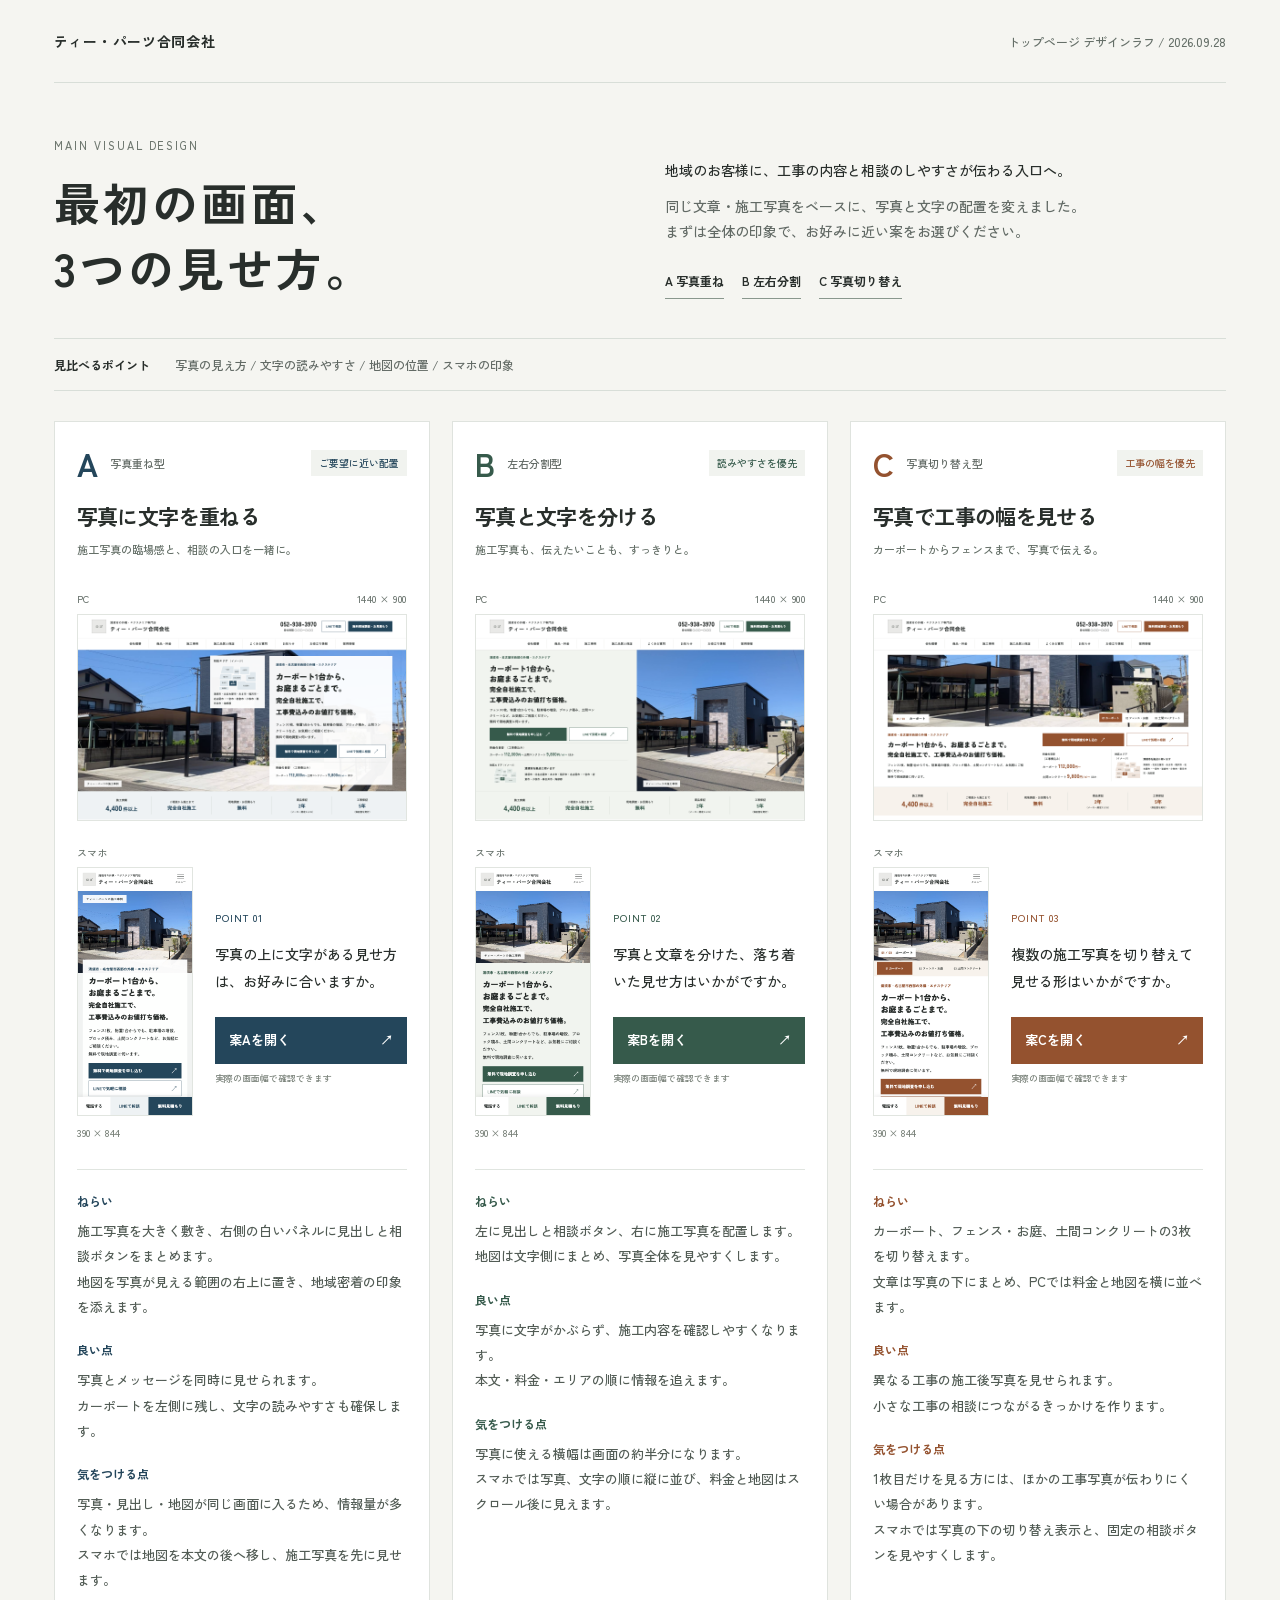
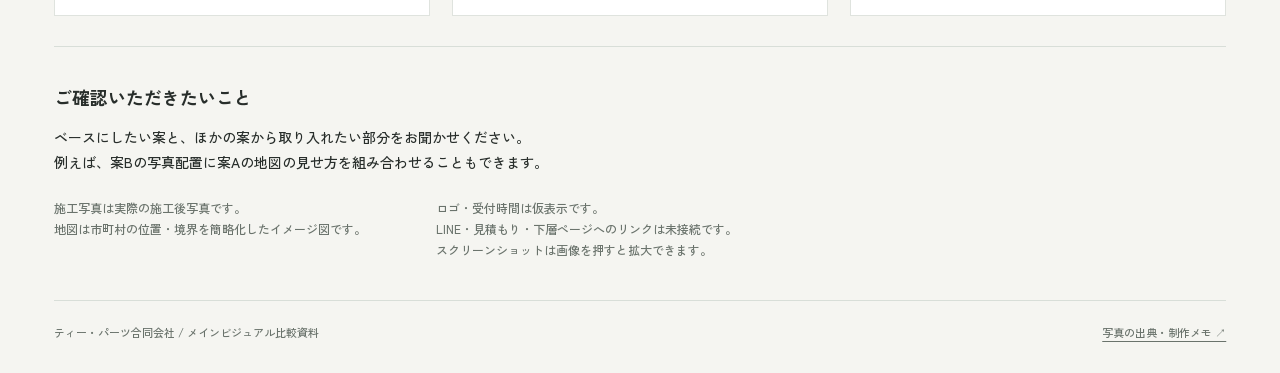
==== mv/index.html @ 481a25c2 "トップページ最初の画面のラフ案3案" ====
<!doctype html><html lang="ja"><head><meta charset="utf-8"><meta name="viewport" content="width=device-width, initial-scale=1"><meta name="robots" content="noindex,nofollow"><link rel="preconnect" href="https://fonts.googleapis.com"><link rel="preconnect" href="https://fonts.gstatic.com" crossorigin><link href="https://fonts.googleapis.com/css2?family=Zen+Kaku+Gothic+New:wght@400;500;700;900&display=swap" rel="stylesheet"><link rel="stylesheet" href="style.css"><link rel="stylesheet" href="compare.css"><title>メインビジュアル 3案比較｜ティー・パーツ合同会社</title></head><body class="comparison"><header class="comparison-header"><a href="index.html">ティー・パーツ合同会社</a><span>トップページ デザインラフ / 2026.09.28</span></header><main class="comparison-main"><div class="intro"><div><p class="kicker">MAIN VISUAL DESIGN</p><h1>最初の画面、<br>3つの見せ方。</h1></div><div class="intro-description"><p>地域のお客様に、工事の内容と相談のしやすさが伝わる入口へ。</p><p>同じ文章・施工写真をベースに、写真と文字の配置を変えました。<br>まずは全体の印象で、お好みに近い案をお選びください。</p><nav aria-label="各案へ移動"><a href="#a">A 写真重ね</a><a href="#b">B 左右分割</a><a href="#c">C 写真切り替え</a></nav></div></div><div class="reading-note"><span>見比べるポイント</span><p>写真の見え方 / 文字の読みやすさ / 地図の位置 / スマホの印象</p></div><div class="concepts"><article class="concept concept-a" id="a"><div class="concept-top"><span class="letter">A</span><span class="kind">写真重ね型</span><span class="badge">ご要望に近い配置</span></div><h2>写真に文字を重ねる</h2><p class="subtitle">施工写真の臨場感と、相談の入口を一緒に。</p><div class="pc-preview"><div class="image-label"><span>PC</span><span>1440 × 900</span></div><a href="screenshots/a_pc.png" target="_blank" rel="noopener"><img src="screenshots/a_pc.png" alt="案AのPC表示" width="1440" height="900"></a></div><div class="preview-bottom"><div class="sp-preview"><div class="image-label"><span>スマホ</span></div><a href="screenshots/a_sp.png" target="_blank" rel="noopener"><img src="screenshots/a_sp.png" alt="案Aのスマホ表示" width="390" height="844"></a><small>390 × 844</small></div><div class="view-points"><span class="section-number">POINT 01</span><p>写真の上に文字がある見せ方は、お好みに合いますか。</p><a class="open-design" href="a.html" target="_blank" rel="noopener">案Aを開く <span>↗</span></a><small>実際の画面幅で確認できます</small></div></div><div class="explanations"><section><h3>ねらい</h3><p>施工写真を大きく敷き、右側の白いパネルに見出しと相談ボタンをまとめます。<br>地図を写真が見える範囲の右上に置き、地域密着の印象を添えます。</p></section><section><h3>良い点</h3><p>写真とメッセージを同時に見せられます。<br>カーポートを左側に残し、文字の読みやすさも確保します。</p></section><section><h3>気をつける点</h3><p>写真・見出し・地図が同じ画面に入るため、情報量が多くなります。<br>スマホでは地図を本文の後へ移し、施工写真を先に見せます。</p></section></div></article><article class="concept concept-b" id="b"><div class="concept-top"><span class="letter">B</span><span class="kind">左右分割型</span><span class="badge">読みやすさを優先</span></div><h2>写真と文字を分ける</h2><p class="subtitle">施工写真も、伝えたいことも、すっきりと。</p><div class="pc-preview"><div class="image-label"><span>PC</span><span>1440 × 900</span></div><a href="screenshots/b_pc.png" target="_blank" rel="noopener"><img src="screenshots/b_pc.png" alt="案BのPC表示" width="1440" height="900"></a></div><div class="preview-bottom"><div class="sp-preview"><div class="image-label"><span>スマホ</span></div><a href="screenshots/b_sp.png" target="_blank" rel="noopener"><img src="screenshots/b_sp.png" alt="案Bのスマホ表示" width="390" height="844"></a><small>390 × 844</small></div><div class="view-points"><span class="section-number">POINT 02</span><p>写真と文章を分けた、落ち着いた見せ方はいかがですか。</p><a class="open-design" href="b.html" target="_blank" rel="noopener">案Bを開く <span>↗</span></a><small>実際の画面幅で確認できます</small></div></div><div class="explanations"><section><h3>ねらい</h3><p>左に見出しと相談ボタン、右に施工写真を配置します。<br>地図は文字側にまとめ、写真全体を見やすくします。</p></section><section><h3>良い点</h3><p>写真に文字がかぶらず、施工内容を確認しやすくなります。<br>本文・料金・エリアの順に情報を追えます。</p></section><section><h3>気をつける点</h3><p>写真に使える横幅は画面の約半分になります。<br>スマホでは写真、文字の順に縦に並び、料金と地図はスクロール後に見えます。</p></section></div></article><article class="concept concept-c" id="c"><div class="concept-top"><span class="letter">C</span><span class="kind">写真切り替え型</span><span class="badge">工事の幅を優先</span></div><h2>写真で工事の幅を見せる</h2><p class="subtitle">カーポートからフェンスまで、写真で伝える。</p><div class="pc-preview"><div class="image-label"><span>PC</span><span>1440 × 900</span></div><a href="screenshots/c_pc.png" target="_blank" rel="noopener"><img src="screenshots/c_pc.png" alt="案CのPC表示" width="1440" height="900"></a></div><div class="preview-bottom"><div class="sp-preview"><div class="image-label"><span>スマホ</span></div><a href="screenshots/c_sp.png" target="_blank" rel="noopener"><img src="screenshots/c_sp.png" alt="案Cのスマホ表示" width="390" height="844"></a><small>390 × 844</small></div><div class="view-points"><span class="section-number">POINT 03</span><p>複数の施工写真を切り替えて見せる形はいかがですか。</p><a class="open-design" href="c.html" target="_blank" rel="noopener">案Cを開く <span>↗</span></a><small>実際の画面幅で確認できます</small></div></div><div class="explanations"><section><h3>ねらい</h3><p>カーポート、フェンス・お庭、土間コンクリートの3枚を切り替えます。<br>文章は写真の下にまとめ、PCでは料金と地図を横に並べます。</p></section><section><h3>良い点</h3><p>異なる工事の施工後写真を見せられます。<br>小さな工事の相談につながるきっかけを作ります。</p></section><section><h3>気をつける点</h3><p>1枚目だけを見る方には、ほかの工事写真が伝わりにくい場合があります。<br>スマホでは写真の下の切り替え表示と、固定の相談ボタンを見やすくします。</p></section></div></article></div><aside class="review-note"><h2>ご確認いただきたいこと</h2><p>ベースにしたい案と、ほかの案から取り入れたい部分をお聞かせください。<br>例えば、案Bの写真配置に案Aの地図の見せ方を組み合わせることもできます。</p><div><p>施工写真は実際の施工後写真です。<br>地図は市町村の位置・境界を簡略化したイメージ図です。</p><p>ロゴ・受付時間は仮表示です。<br>LINE・見積もり・下層ページへのリンクは未接続です。<br>スクリーンショットは画像を押すと拡大できます。</p></div></aside></main><footer class="comparison-footer"><span>ティー・パーツ合同会社 / メインビジュアル比較資料</span><a href="制作メモ.md">写真の出典・制作メモ ↗</a></footer></body></html>
---- mv/style.css ----
:root{--accent:#24465b;--tint:#eef2f4;--ink:#242927;--muted:#67716d;--line:#dde1de}*{box-sizing:border-box}html{scroll-behavior:smooth}body{margin:0;color:var(--ink);background:#fff;font-family:'Zen Kaku Gothic New','Hiragino Kaku Gothic ProN','Yu Gothic',sans-serif;font-weight:500;line-height:1.75}a{color:inherit;text-decoration:none}button,summary,label,a{-webkit-tap-highlight-color:transparent}a:focus-visible,summary:focus-visible,label:focus-visible{outline:3px solid var(--accent);outline-offset:5px}a,summary{touch-action:manipulation}img{display:block;max-width:100%;height:auto}p,h1,h2,figure{margin:0}.variant-b{--accent:#365a4b;--tint:#f1f4ef}.variant-c{--accent:#94522f;--tint:#f7f2ec}.header-main{height:100px;max-width:1320px;margin:auto;display:flex;align-items:center;justify-content:space-between;gap:20px}.brand{display:flex;gap:17px;align-items:center;flex-shrink:0}.logo{display:grid;place-items:center;background:#e9e9e7;border:1px solid #c9ccca;width:64px;height:60px;color:#707570;font-size:16px}.brand small{display:block;font-size:12px;letter-spacing:.05em}.brand strong{display:block;font-size:23px;letter-spacing:.035em;line-height:1.5}.header-contact{display:flex;align-items:center;gap:12px}.telephone{text-align:center;margin-right:10px}.telephone a{font-size:27px;font-weight:900;letter-spacing:.02em;line-height:1.1}.telephone small{display:block;font-size:11px}.button{display:flex;align-items:center;justify-content:center;gap:15px;min-height:50px;padding:12px 18px;font-size:14px;font-weight:700;border:1px solid var(--accent);line-height:1.5;transition:filter .15s}.button:hover{filter:brightness(.92)}.primary{background:var(--accent);color:#fff}.line{color:var(--accent);background:#fff}.header-contact .button{min-height:46px;font-size:13px}.desktop-nav{height:53px;display:flex;align-items:center;justify-content:center;gap:0;border-top:1px solid #eee;border-bottom:1px solid #ddd}.desktop-nav a{display:flex;justify-content:center;padding:8px 33px;font-size:13px;border-right:1px solid #e7e7e4}.desktop-nav a:last-child{border:0}.mobile-menu{display:none}.hero{position:relative}.eyebrow{font-size:13px;letter-spacing:.025em;font-weight:700;color:var(--accent);margin-bottom:14px}h1{font-size:34px;line-height:1.5;letter-spacing:.01em;font-weight:900}h1 span{font-size:28px;line-height:1.65}.description{font-size:14px;line-height:1.95;margin:19px 0 21px;max-width:470px}.cta{display:flex;gap:10px;flex-wrap:wrap}.cta .primary{flex:1.35}.cta .line{flex:1}.cta .button{white-space:nowrap;padding:14px 12px;font-size:13px}.cta span{font-size:18px}.mini-title{font-size:12px;font-weight:700;letter-spacing:.04em}.mini-title span{font-size:11px;font-weight:500;margin-left:4px}.price{margin-top:19px;border-top:1px solid var(--line);padding-top:12px;font-size:13px}.price>p:last-child{line-height:1.9}.price strong{font-size:22px;color:var(--accent);letter-spacing:.015em}.price strong small{font-size:13px}.price>p>span{font-size:12px}.area{background:white;padding:15px}.area img{width:100%;height:auto}.area-text strong{font-size:12px}.area-text p{font-size:11px;line-height:1.85;margin-top:4px}.photo-note{position:absolute;bottom:18px;left:28px;background:#ffffffed;padding:5px 12px;font-size:11px;letter-spacing:.05em}.hero-a{min-height:630px;padding:33px 4.2%;display:flex;justify-content:flex-end;align-items:center;background:#e1e5e4}.hero-a>.hero-photo{position:absolute;inset:0;width:100%;height:100%;object-fit:cover;object-position:center 57%}.a-copy{position:relative;width:540px;padding:27px 29px;background:rgba(255,255,255,.95)}.hero-a>.area{position:absolute;top:25px;left:4.2%;width:240px;background:rgba(255,255,255,.96);padding:12px 16px}.hero-a .area img{width:170px;margin:5px auto}.hero-a .area-text strong{display:none}.hero-a .price br{display:none}.hero-a .price strong{font-size:18px}.hero-a .price{font-size:11px}.hero-a .price strong small{font-size:11px}.hero-a .price .mini-title{margin-bottom:4px}.hero-b{display:grid;grid-template-columns:49% 51%;background:var(--tint);min-height:620px}.b-copy{grid-column:1;grid-row:1;padding:30px 40px 28px max(35px,calc((100vw - 1320px)/2))}.b-photo{grid-column:2;grid-row:1;position:relative;overflow:hidden}.b-photo>img{height:100%;width:100%;object-fit:cover;object-position:48% center}.b-copy h1{font-size:32px}.b-copy h1 span{font-size:27px}.b-copy .description{margin:13px 0 18px}.b-copy .area{display:flex;align-items:center;background:transparent;border-top:1px solid var(--line);margin-top:13px;padding:12px 0 0;gap:18px}.b-copy .map{width:136px;flex-shrink:0}.b-copy .map img{height:87px;object-fit:contain}.b-copy .map .mini-title{font-size:11px;white-space:nowrap;letter-spacing:0}.b-copy .map .mini-title span{font-size:10px;margin:0}.b-copy .area-text p{max-width:310px}.b-copy .price br{display:none}.b-copy .price strong{font-size:19px}.b-copy .price{margin-top:13px;padding-top:10px;font-size:12px}.hero-c{padding:22px 0 0}.slideshow{position:relative;max-width:1320px;margin:auto}.slides{position:relative;height:316px;overflow:hidden;background:#e9eae6}.slide{position:absolute;inset:0;opacity:0;visibility:hidden}.slide img{width:100%;height:100%;object-fit:cover;object-position:center 65%}.slide-2 img{object-position:center 64%}.slide-3 img{object-position:center 62%}.slide figcaption{position:absolute;left:22px;bottom:18px;background:#fff;padding:7px 17px;font-size:14px;font-weight:700}.slide figcaption span{color:var(--accent);margin-right:20px;font-size:12px}.slide-radio{position:absolute;bottom:20px;right:25px;opacity:0;width:1px;height:1px}#slide-1:checked~.slides .slide-1,#slide-2:checked~.slides .slide-2,#slide-3:checked~.slides .slide-3{opacity:1;visibility:visible}.slide-controls{position:absolute;right:20px;bottom:18px;display:flex;background:#fff;padding:3px;gap:3px}.slide-controls label{display:grid;place-items:center;min-height:38px;padding:7px 13px;cursor:pointer;font-size:12px}#slide-1:checked~.slide-controls label:nth-child(1),#slide-2:checked~.slide-controls label:nth-child(2),#slide-3:checked~.slide-controls label:nth-child(3){background:var(--accent);color:white}.slide-radio:focus-visible~.slide-controls{outline:3px solid var(--accent);outline-offset:3px}.c-band{display:grid;grid-template-columns:1fr 1fr;gap:40px;max-width:1320px;margin:auto;padding:24px 0 26px}.c-copy h1{font-size:29px;line-height:1.45}.c-copy h1>br:first-child{display:none}.c-copy h1 span{font-size:25px}.c-copy h1 span br{display:none}.c-copy .eyebrow{margin-bottom:9px}.c-copy .description{max-width:600px;font-size:13px;margin:13px 0 0}.c-information{padding-top:4px}.c-facts{display:grid;grid-template-columns:1fr 1.2fr;gap:18px;margin-top:14px}.c-facts .price{margin:0;padding:11px 0 0;border:0}.c-facts .price strong{font-size:23px}.c-facts .area{display:flex;gap:10px;align-items:center;padding:0 0 0 15px;border-left:1px solid var(--line)}.c-facts .map{width:115px;flex-shrink:0}.c-facts .mini-title{font-size:11px;letter-spacing:0}.c-facts .mini-title span{display:block;margin:0}.c-facts .area-text strong{font-size:11px}.c-facts .area-text p{font-size:10px}.trust{display:grid;grid-template-columns:repeat(5,1fr);padding:23px max(30px,calc((100vw - 1320px)/2));background:var(--tint);border-top:1px solid var(--line)}.trust>div{text-align:center;border-right:1px solid #cdd4ce;display:flex;flex-direction:column;justify-content:center;min-height:78px}.trust>div:last-child{border:0}.trust span{font-size:12px}.trust strong{font-size:21px;color:var(--accent);line-height:1.6}.trust b{font-size:31px;margin-right:5px}.trust small{font-size:10px}.fixed-contact{display:none}.preview-modal{display:none;position:fixed;inset:0;z-index:50;background:#18211c99;align-items:center;justify-content:center;padding:24px}.preview-modal:target{display:flex}.preview-modal>div{background:#fff;padding:30px;max-width:480px;box-shadow:0 10px 70px #0003}.preview-modal h2{font-size:20px}.preview-modal p{font-size:14px;margin:18px 0 24px}
@media(min-width:761px) and (max-width:1350px){.header-main{padding:0 30px}.desktop-nav a{padding:8px 24px}.c-band{padding:24px 30px}.hero-c{padding:20px 30px 0}.header-contact{gap:8px}.header-contact .button{font-size:12px;padding:10px}.telephone a{font-size:24px}.brand strong{font-size:21px}.b-copy{padding:27px}.b-copy h1{font-size:29px}.b-copy h1 span{font-size:24px}.cta .button{font-size:12px;padding:12px 8px;gap:5px}.c-band{gap:25px}.c-facts{grid-template-columns:1fr 1fr}.c-facts .area{display:block}.c-facts .map{width:100%}.c-facts .map img{height:70px}.c-facts .area-text strong{display:none}}
@media(max-width:760px){body{padding-bottom:64px}.header-main{height:78px;padding:0 17px;gap:8px}.brand{gap:10px}.logo{width:43px;height:44px;font-size:12px}.brand small{font-size:9px;letter-spacing:0}.brand strong{font-size:17px;letter-spacing:0}.header-contact,.desktop-nav{display:none}.mobile-menu{display:block}.mobile-menu summary{list-style:none;cursor:pointer;width:45px;min-height:44px;font-size:9px;text-align:center;display:flex;align-items:center;justify-content:center;flex-direction:column;gap:5px}.mobile-menu summary::-webkit-details-marker{display:none}.hamburger{width:23px;height:12px;border-top:1px solid var(--ink);border-bottom:1px solid var(--ink);position:relative}.hamburger:after{content:'';position:absolute;left:0;right:0;top:5px;border-top:1px solid var(--ink)}.mobile-menu nav{position:absolute;top:78px;left:0;right:0;background:#fff;padding:16px 24px;z-index:20;box-shadow:0 15px 25px #0002;display:grid;grid-template-columns:1fr 1fr}.mobile-menu nav a{padding:10px 0;font-size:14px;min-height:44px}.mobile-menu nav p{grid-column:1/-1;font-size:14px;padding:12px 0}.eyebrow{font-size:12px;letter-spacing:0;margin-bottom:10px}h1{font-size:27px;line-height:1.5;letter-spacing:0}h1 span{font-size:22px;line-height:1.6}.description{font-size:14px;line-height:1.9;margin:15px 0 18px}.cta{gap:8px;flex-direction:column}.cta .button{font-size:14px;min-height:48px;padding:12px 15px;flex:unset;justify-content:space-between}.price{font-size:14px;margin-top:16px;padding-top:12px}.price strong{font-size:24px}.price strong small{font-size:14px}.mini-title{font-size:12px}.area{padding:16px;display:flex;gap:16px;align-items:center}.area .map{width:140px;flex-shrink:0}.area .map img{width:100%;height:auto;margin:4px 0 0}.area .mini-title{font-size:11px;white-space:nowrap}.area .mini-title span{font-size:10px;margin-left:0}.area-text strong{font-size:12px}.area-text p{font-size:14px;line-height:1.7}.hero-a{padding:235px 16px 18px;display:block;background:#f1f3f2;min-height:0}.hero-a>.hero-photo{height:405px;object-position:42% center}.a-copy{width:auto;padding:21px 20px;background:rgba(255,255,255,.96)}.hero-a>.area{position:static;width:auto;margin-top:15px;padding:13px 8px;background:transparent}.hero-a .area img{width:140px}.hero-a .area-text strong{display:block}.hero-a .photo-note{top:14px;bottom:auto;left:16px;font-size:10px}.hero-a .price{font-size:14px}.hero-a .price strong{font-size:23px}.hero-a .price strong small{font-size:14px}.hero-a .price br{display:block}.hero-b{display:flex;flex-direction:column;min-height:0}.b-photo{height:246px;width:100%}.b-photo>img{object-position:50% 62%}.photo-note{left:16px;bottom:12px;font-size:10px}.b-copy{padding:22px 23px}.b-copy h1{font-size:27px}.b-copy h1 span{font-size:23px}.b-copy .description{margin:14px 0 18px}.b-copy .price{font-size:14px;margin-top:17px}.b-copy .price br{display:block}.b-copy .price strong{font-size:24px}.b-copy .area{padding-top:17px;gap:12px;margin-top:17px}.b-copy .map{width:130px}.b-copy .map img{height:auto}.b-copy .area-text p{font-size:14px}.hero-c{padding:0}.slideshow{width:100%}.slides{height:238px}.slide img{object-position:center 61%}.slide figcaption{bottom:12px;left:15px;padding:5px 10px;font-size:12px}.slide figcaption span{margin-right:12px}.slide-controls{position:static;background:var(--tint);padding:5px 10px;gap:4px;justify-content:center}.slide-controls label{font-size:10px;padding:8px;min-height:44px;flex:1}.c-band{display:flex;flex-direction:column;gap:16px;padding:21px 23px 24px}.c-copy .eyebrow{margin-bottom:10px}.c-copy h1{font-size:27px;line-height:1.5}.c-copy h1>br:first-child{display:block}.c-copy h1 span{font-size:23px}.c-copy h1 span br{display:block}.c-copy .description{font-size:14px;margin-top:14px}.c-information{padding:0}.c-facts{display:flex;flex-direction:column;gap:14px;margin-top:16px}.c-facts .price{border-top:1px solid var(--line);font-size:14px}.c-facts .price strong{font-size:24px}.c-facts .mini-title span{display:inline;margin-left:4px}.c-facts .area{padding:16px 0 0;border-left:0;border-top:1px solid var(--line);gap:15px}.c-facts .map{width:130px}.c-facts .area-text p{font-size:14px}.c-facts .area-text strong{font-size:12px}.trust{grid-template-columns:1fr 1fr;padding:20px 16px 25px;gap:0}.trust>div{border:0;border-bottom:1px solid var(--line);min-height:113px;padding:14px 5px}.trust>div:first-child{grid-column:1/-1;min-height:87px;padding:5px}.trust span{font-size:14px}.trust strong{font-size:23px}.trust small{font-size:12px}.trust>div:last-child{border-bottom:1px solid var(--line)}.fixed-contact{position:fixed;left:0;right:0;bottom:0;display:grid;grid-template-columns:.85fr 1fr 1.15fr;z-index:30;box-shadow:0 -3px 14px #0001;padding-bottom:env(safe-area-inset-bottom);background:white}.fixed-contact a{min-height:62px;display:grid;place-items:center;font-size:14px;font-weight:700;background:#fff}.fixed-contact .fixed-line{background:var(--tint);color:var(--accent)}.fixed-contact .fixed-estimate{background:var(--accent);color:#fff}.preview-modal p{font-size:14px}}
@media(prefers-reduced-motion:reduce){html{scroll-behavior:auto}*{transition:none!important}}
/* Final viewport adjustments */
@media(min-width:761px){.hero-a{min-height:620px;padding-top:25px;padding-bottom:25px}.b-copy{padding-top:22px;padding-bottom:18px}.b-copy h1{line-height:1.4}.b-copy h1 span{line-height:1.5}.b-copy .description{line-height:1.8;margin:12px 0 15px}.b-copy .price{margin-top:10px;padding-top:8px}.b-copy .area{margin-top:10px;padding-top:10px}.b-copy .map img{height:70px}}
@media(max-width:760px){.hero-a>.hero-photo{height:280px;object-position:center 65%}}
@media(min-width:1101px){.hero-a>.area{left:auto;right:calc(4.2% + 560px)}}
---- mv/compare.css ----
.comparison{background:#f5f5f1;color:#282e2b;padding:0}.comparison-header{margin:0 4.2%;height:83px;display:flex;justify-content:space-between;align-items:center;border-bottom:1px solid #d8ded8;font-size:14px}.comparison-header>a{font-weight:700;letter-spacing:.05em}.comparison-header>span{font-size:12px;color:#656f68}.comparison-main{max-width:1440px;padding:0 4.2%;margin:auto}.intro{display:grid;grid-template-columns:1fr 1fr;gap:50px;padding:53px 0 39px;align-items:end}.kicker{font-size:11px;letter-spacing:.18em;color:#6e776f;margin-bottom:15px}.intro h1{font-size:46px;line-height:1.4;font-weight:700;letter-spacing:.07em}.intro-description{font-size:14px}.intro-description>p+p{margin-top:12px;color:#626a65}.intro nav{display:flex;gap:18px;margin-top:20px;font-size:12px;font-weight:700}.intro nav a{border-bottom:1px solid #89978d;padding:7px 0}.reading-note{border-top:1px solid #d8ded8;border-bottom:1px solid #d8ded8;display:flex;align-items:center;gap:25px;padding:15px 0;font-size:12px;margin-bottom:30px}.reading-note>span{font-weight:700}.reading-note p{color:#626a65}.concepts{display:grid;grid-template-columns:repeat(3,minmax(0,1fr));gap:22px}.concept{--tone:#24465b;background:#fff;padding:22px;scroll-margin-top:20px;border:1px solid #dfe3de}.concept-b{--tone:#365a4b}.concept-c{--tone:#94522f}.concept-top{display:flex;align-items:center;gap:12px}.letter{font-size:32px;color:var(--tone);font-weight:700;line-height:1.2}.kind{font-size:11px;color:#626a65}.badge{margin-left:auto;font-size:10px;background:#f1f3ef;padding:4px 8px;color:var(--tone)}.concept h2{font-size:21px;font-weight:700;margin:16px 0 5px;letter-spacing:-.03em;white-space:nowrap}.subtitle{font-size:11px;color:#646f67;min-height:36px}.image-label{display:flex;justify-content:space-between;font-size:10px;letter-spacing:.05em;color:#6a746e;padding-bottom:6px}.pc-preview{margin-top:14px}.pc-preview img{border:1px solid #e1e5e0;width:100%;height:auto}.preview-bottom{display:flex;gap:22px;align-items:center;margin:23px 0 25px}.sp-preview{width:116px;flex-shrink:0}.sp-preview img{border:1px solid #e1e5e0;width:100%;height:auto}.sp-preview>small{font-size:10px;color:#788078}.view-points{flex:1}.section-number{font-size:10px;letter-spacing:.1em;color:var(--tone)}.view-points>p{font-size:14px;line-height:1.9;margin:12px 0 23px}.open-design{display:flex;justify-content:space-between;align-items:center;background:var(--tone);color:white;padding:12px 14px;min-height:46px;font-size:13px;font-weight:700}.view-points>small{display:block;font-size:9px;color:#788078;margin-top:7px}.explanations{border-top:1px solid #e0e5e0}.explanations section{margin-top:20px}.explanations h3{font-size:12px;color:var(--tone);margin:0 0 7px}.explanations p{font-size:13px;line-height:1.95;color:#525c55}.review-note{padding:35px 0 40px;margin-top:30px;border-top:1px solid #d8ded8}.review-note h2{font-size:18px;margin-bottom:12px}.review-note>p{font-size:14px}.review-note>div{display:flex;gap:70px;margin-top:23px;font-size:12px;color:#6a736c}.comparison-footer{border-top:1px solid #d8ded8;margin:0 4.2%;padding:22px 0 30px;display:flex;justify-content:space-between;font-size:11px;color:#6a736c}.comparison-footer a{text-decoration:underline;text-underline-offset:4px}@media(max-width:1100px){.concepts{gap:14px}.concept{padding:16px}.concept h2{font-size:18px}.badge{display:none}.preview-bottom{gap:12px}.sp-preview{width:90px}.view-points>p{font-size:13px}.open-design{font-size:12px;padding:10px}.intro h1{font-size:40px}}@media(max-width:760px){.comparison{padding-bottom:0}.comparison-header{height:auto;min-height:75px;align-items:flex-start;flex-direction:column;justify-content:center;gap:4px;margin:0 22px}.comparison-header>span{font-size:10px}.comparison-main{padding:0 22px}.intro{display:block;padding:33px 0 26px}.intro h1{font-size:36px;margin-bottom:23px}.intro-description{font-size:14px}.intro nav{gap:15px;font-size:11px}.reading-note{display:block;font-size:12px}.reading-note p{margin-top:5px}.concepts{display:block}.concept{padding:22px;margin-bottom:22px}.concept h2{font-size:21px;white-space:normal}.badge{display:block;font-size:9px}.subtitle{font-size:12px}.preview-bottom{gap:22px}.sp-preview{width:120px}.view-points>p{font-size:14px}.explanations p{font-size:14px}.explanations h3{font-size:14px}.review-note>div{display:block;font-size:14px}.review-note>div p+p{margin-top:16px}.comparison-footer{display:block;margin:0 22px;font-size:11px}.comparison-footer a{display:block;margin-top:10px}}
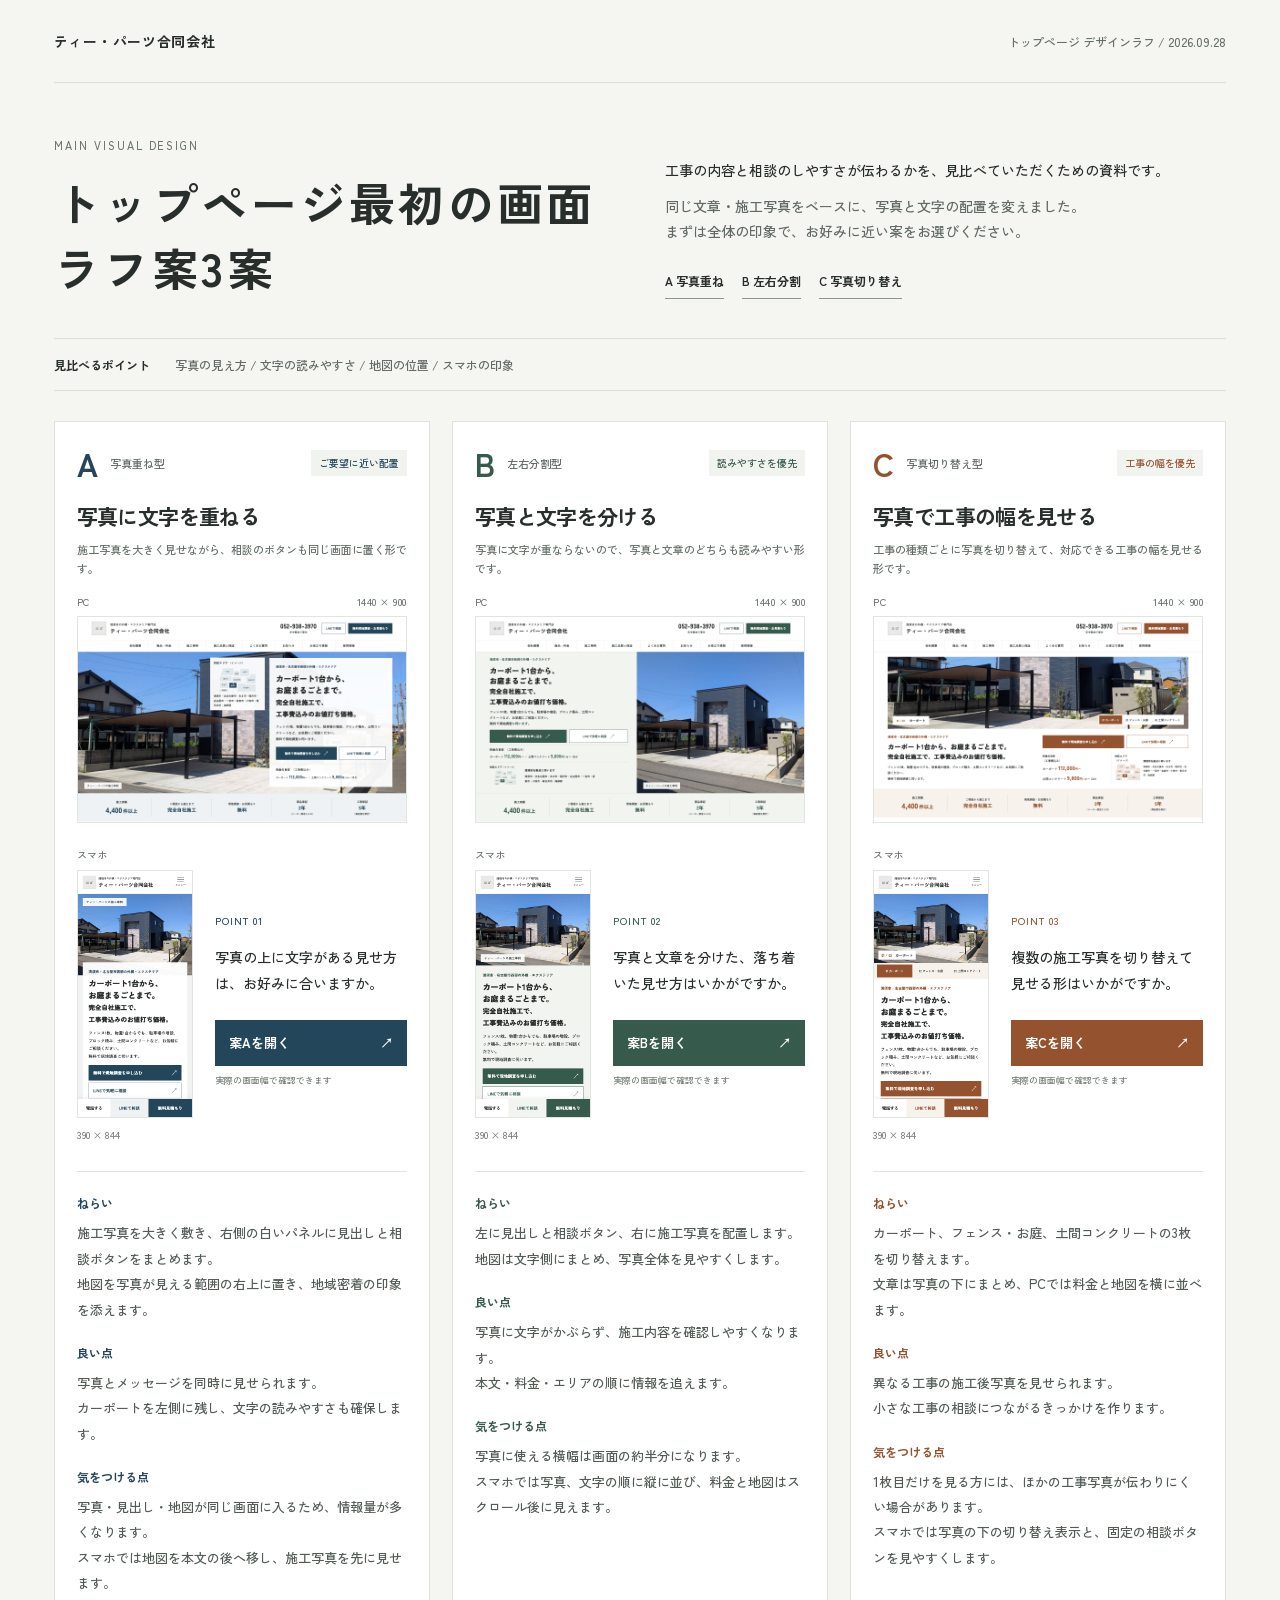
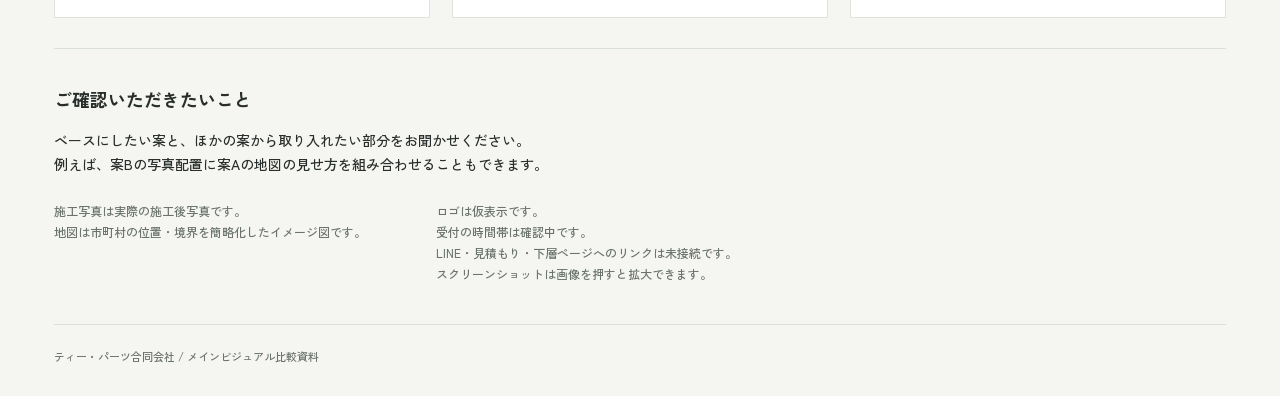
==== commit 1d34b4ea: "ラフ案の修正(受付表記・料金の区切り・説明文・内部メモの除外)" ====
--- a/mv/index.html
+++ b/mv/index.html
@@ -1 +1 @@
-<!doctype html><html lang="ja"><head><meta charset="utf-8"><meta name="viewport" content="width=device-width, initial-scale=1"><meta name="robots" content="noindex,nofollow"><link rel="preconnect" href="https://fonts.googleapis.com"><link rel="preconnect" href="https://fonts.gstatic.com" crossorigin><link href="https://fonts.googleapis.com/css2?family=Zen+Kaku+Gothic+New:wght@400;500;700;900&display=swap" rel="stylesheet"><link rel="stylesheet" href="style.css"><link rel="stylesheet" href="compare.css"><title>メインビジュアル 3案比較｜ティー・パーツ合同会社</title></head><body class="comparison"><header class="comparison-header"><a href="index.html">ティー・パーツ合同会社</a><span>トップページ デザインラフ / 2026.09.28</span></header><main class="comparison-main"><div class="intro"><div><p class="kicker">MAIN VISUAL DESIGN</p><h1>最初の画面、<br>3つの見せ方。</h1></div><div class="intro-description"><p>地域のお客様に、工事の内容と相談のしやすさが伝わる入口へ。</p><p>同じ文章・施工写真をベースに、写真と文字の配置を変えました。<br>まずは全体の印象で、お好みに近い案をお選びください。</p><nav aria-label="各案へ移動"><a href="#a">A 写真重ね</a><a href="#b">B 左右分割</a><a href="#c">C 写真切り替え</a></nav></div></div><div class="reading-note"><span>見比べるポイント</span><p>写真の見え方 / 文字の読みやすさ / 地図の位置 / スマホの印象</p></div><div class="concepts"><article class="concept concept-a" id="a"><div class="concept-top"><span class="letter">A</span><span class="kind">写真重ね型</span><span class="badge">ご要望に近い配置</span></div><h2>写真に文字を重ねる</h2><p class="subtitle">施工写真の臨場感と、相談の入口を一緒に。</p><div class="pc-preview"><div class="image-label"><span>PC</span><span>1440 × 900</span></div><a href="screenshots/a_pc.png" target="_blank" rel="noopener"><img src="screenshots/a_pc.png" alt="案AのPC表示" width="1440" height="900"></a></div><div class="preview-bottom"><div class="sp-preview"><div class="image-label"><span>スマホ</span></div><a href="screenshots/a_sp.png" target="_blank" rel="noopener"><img src="screenshots/a_sp.png" alt="案Aのスマホ表示" width="390" height="844"></a><small>390 × 844</small></div><div class="view-points"><span class="section-number">POINT 01</span><p>写真の上に文字がある見せ方は、お好みに合いますか。</p><a class="open-design" href="a.html" target="_blank" rel="noopener">案Aを開く <span>↗</span></a><small>実際の画面幅で確認できます</small></div></div><div class="explanations"><section><h3>ねらい</h3><p>施工写真を大きく敷き、右側の白いパネルに見出しと相談ボタンをまとめます。<br>地図を写真が見える範囲の右上に置き、地域密着の印象を添えます。</p></section><section><h3>良い点</h3><p>写真とメッセージを同時に見せられます。<br>カーポートを左側に残し、文字の読みやすさも確保します。</p></section><section><h3>気をつける点</h3><p>写真・見出し・地図が同じ画面に入るため、情報量が多くなります。<br>スマホでは地図を本文の後へ移し、施工写真を先に見せます。</p></section></div></article><article class="concept concept-b" id="b"><div class="concept-top"><span class="letter">B</span><span class="kind">左右分割型</span><span class="badge">読みやすさを優先</span></div><h2>写真と文字を分ける</h2><p class="subtitle">施工写真も、伝えたいことも、すっきりと。</p><div class="pc-preview"><div class="image-label"><span>PC</span><span>1440 × 900</span></div><a href="screenshots/b_pc.png" target="_blank" rel="noopener"><img src="screenshots/b_pc.png" alt="案BのPC表示" width="1440" height="900"></a></div><div class="preview-bottom"><div class="sp-preview"><div class="image-label"><span>スマホ</span></div><a href="screenshots/b_sp.png" target="_blank" rel="noopener"><img src="screenshots/b_sp.png" alt="案Bのスマホ表示" width="390" height="844"></a><small>390 × 844</small></div><div class="view-points"><span class="section-number">POINT 02</span><p>写真と文章を分けた、落ち着いた見せ方はいかがですか。</p><a class="open-design" href="b.html" target="_blank" rel="noopener">案Bを開く <span>↗</span></a><small>実際の画面幅で確認できます</small></div></div><div class="explanations"><section><h3>ねらい</h3><p>左に見出しと相談ボタン、右に施工写真を配置します。<br>地図は文字側にまとめ、写真全体を見やすくします。</p></section><section><h3>良い点</h3><p>写真に文字がかぶらず、施工内容を確認しやすくなります。<br>本文・料金・エリアの順に情報を追えます。</p></section><section><h3>気をつける点</h3><p>写真に使える横幅は画面の約半分になります。<br>スマホでは写真、文字の順に縦に並び、料金と地図はスクロール後に見えます。</p></section></div></article><article class="concept concept-c" id="c"><div class="concept-top"><span class="letter">C</span><span class="kind">写真切り替え型</span><span class="badge">工事の幅を優先</span></div><h2>写真で工事の幅を見せる</h2><p class="subtitle">カーポートからフェンスまで、写真で伝える。</p><div class="pc-preview"><div class="image-label"><span>PC</span><span>1440 × 900</span></div><a href="screenshots/c_pc.png" target="_blank" rel="noopener"><img src="screenshots/c_pc.png" alt="案CのPC表示" width="1440" height="900"></a></div><div class="preview-bottom"><div class="sp-preview"><div class="image-label"><span>スマホ</span></div><a href="screenshots/c_sp.png" target="_blank" rel="noopener"><img src="screenshots/c_sp.png" alt="案Cのスマホ表示" width="390" height="844"></a><small>390 × 844</small></div><div class="view-points"><span class="section-number">POINT 03</span><p>複数の施工写真を切り替えて見せる形はいかがですか。</p><a class="open-design" href="c.html" target="_blank" rel="noopener">案Cを開く <span>↗</span></a><small>実際の画面幅で確認できます</small></div></div><div class="explanations"><section><h3>ねらい</h3><p>カーポート、フェンス・お庭、土間コンクリートの3枚を切り替えます。<br>文章は写真の下にまとめ、PCでは料金と地図を横に並べます。</p></section><section><h3>良い点</h3><p>異なる工事の施工後写真を見せられます。<br>小さな工事の相談につながるきっかけを作ります。</p></section><section><h3>気をつける点</h3><p>1枚目だけを見る方には、ほかの工事写真が伝わりにくい場合があります。<br>スマホでは写真の下の切り替え表示と、固定の相談ボタンを見やすくします。</p></section></div></article></div><aside class="review-note"><h2>ご確認いただきたいこと</h2><p>ベースにしたい案と、ほかの案から取り入れたい部分をお聞かせください。<br>例えば、案Bの写真配置に案Aの地図の見せ方を組み合わせることもできます。</p><div><p>施工写真は実際の施工後写真です。<br>地図は市町村の位置・境界を簡略化したイメージ図です。</p><p>ロゴ・受付時間は仮表示です。<br>LINE・見積もり・下層ページへのリンクは未接続です。<br>スクリーンショットは画像を押すと拡大できます。</p></div></aside></main><footer class="comparison-footer"><span>ティー・パーツ合同会社 / メインビジュアル比較資料</span><a href="制作メモ.md">写真の出典・制作メモ ↗</a></footer></body></html>+<!doctype html><html lang="ja"><head><meta charset="utf-8"><meta name="viewport" content="width=device-width, initial-scale=1"><meta name="robots" content="noindex,nofollow"><link rel="preconnect" href="https://fonts.googleapis.com"><link rel="preconnect" href="https://fonts.gstatic.com" crossorigin><link href="https://fonts.googleapis.com/css2?family=Zen+Kaku+Gothic+New:wght@400;500;700;900&display=swap" rel="stylesheet"><link rel="stylesheet" href="style.css"><link rel="stylesheet" href="compare.css"><title>メインビジュアル 3案比較｜ティー・パーツ合同会社</title></head><body class="comparison"><header class="comparison-header"><a href="index.html">ティー・パーツ合同会社</a><span>トップページ デザインラフ / 2026.09.28</span></header><main class="comparison-main"><div class="intro"><div><p class="kicker">MAIN VISUAL DESIGN</p><h1>トップページ最初の画面<br>ラフ案3案</h1></div><div class="intro-description"><p>工事の内容と相談のしやすさが伝わるかを、見比べていただくための資料です。</p><p>同じ文章・施工写真をベースに、写真と文字の配置を変えました。<br>まずは全体の印象で、お好みに近い案をお選びください。</p><nav aria-label="各案へ移動"><a href="#a">A 写真重ね</a><a href="#b">B 左右分割</a><a href="#c">C 写真切り替え</a></nav></div></div><div class="reading-note"><span>見比べるポイント</span><p>写真の見え方 / 文字の読みやすさ / 地図の位置 / スマホの印象</p></div><div class="concepts"><article class="concept concept-a" id="a"><div class="concept-top"><span class="letter">A</span><span class="kind">写真重ね型</span><span class="badge">ご要望に近い配置</span></div><h2>写真に文字を重ねる</h2><p class="subtitle">施工写真を大きく見せながら、相談のボタンも同じ画面に置く形です。</p><div class="pc-preview"><div class="image-label"><span>PC</span><span>1440 × 900</span></div><a href="screenshots/a_pc.png" target="_blank" rel="noopener"><img src="screenshots/a_pc.png" alt="案AのPC表示" width="1440" height="900"></a></div><div class="preview-bottom"><div class="sp-preview"><div class="image-label"><span>スマホ</span></div><a href="screenshots/a_sp.png" target="_blank" rel="noopener"><img src="screenshots/a_sp.png" alt="案Aのスマホ表示" width="390" height="844"></a><small>390 × 844</small></div><div class="view-points"><span class="section-number">POINT 01</span><p>写真の上に文字がある見せ方は、お好みに合いますか。</p><a class="open-design" href="a.html" target="_blank" rel="noopener">案Aを開く <span>↗</span></a><small>実際の画面幅で確認できます</small></div></div><div class="explanations"><section><h3>ねらい</h3><p>施工写真を大きく敷き、右側の白いパネルに見出しと相談ボタンをまとめます。<br>地図を写真が見える範囲の右上に置き、地域密着の印象を添えます。</p></section><section><h3>良い点</h3><p>写真とメッセージを同時に見せられます。<br>カーポートを左側に残し、文字の読みやすさも確保します。</p></section><section><h3>気をつける点</h3><p>写真・見出し・地図が同じ画面に入るため、情報量が多くなります。<br>スマホでは地図を本文の後へ移し、施工写真を先に見せます。</p></section></div></article><article class="concept concept-b" id="b"><div class="concept-top"><span class="letter">B</span><span class="kind">左右分割型</span><span class="badge">読みやすさを優先</span></div><h2>写真と文字を分ける</h2><p class="subtitle">写真に文字が重ならないので、写真と文章のどちらも読みやすい形です。</p><div class="pc-preview"><div class="image-label"><span>PC</span><span>1440 × 900</span></div><a href="screenshots/b_pc.png" target="_blank" rel="noopener"><img src="screenshots/b_pc.png" alt="案BのPC表示" width="1440" height="900"></a></div><div class="preview-bottom"><div class="sp-preview"><div class="image-label"><span>スマホ</span></div><a href="screenshots/b_sp.png" target="_blank" rel="noopener"><img src="screenshots/b_sp.png" alt="案Bのスマホ表示" width="390" height="844"></a><small>390 × 844</small></div><div class="view-points"><span class="section-number">POINT 02</span><p>写真と文章を分けた、落ち着いた見せ方はいかがですか。</p><a class="open-design" href="b.html" target="_blank" rel="noopener">案Bを開く <span>↗</span></a><small>実際の画面幅で確認できます</small></div></div><div class="explanations"><section><h3>ねらい</h3><p>左に見出しと相談ボタン、右に施工写真を配置します。<br>地図は文字側にまとめ、写真全体を見やすくします。</p></section><section><h3>良い点</h3><p>写真に文字がかぶらず、施工内容を確認しやすくなります。<br>本文・料金・エリアの順に情報を追えます。</p></section><section><h3>気をつける点</h3><p>写真に使える横幅は画面の約半分になります。<br>スマホでは写真、文字の順に縦に並び、料金と地図はスクロール後に見えます。</p></section></div></article><article class="concept concept-c" id="c"><div class="concept-top"><span class="letter">C</span><span class="kind">写真切り替え型</span><span class="badge">工事の幅を優先</span></div><h2>写真で工事の幅を見せる</h2><p class="subtitle">工事の種類ごとに写真を切り替えて、対応できる工事の幅を見せる形です。</p><div class="pc-preview"><div class="image-label"><span>PC</span><span>1440 × 900</span></div><a href="screenshots/c_pc.png" target="_blank" rel="noopener"><img src="screenshots/c_pc.png" alt="案CのPC表示" width="1440" height="900"></a></div><div class="preview-bottom"><div class="sp-preview"><div class="image-label"><span>スマホ</span></div><a href="screenshots/c_sp.png" target="_blank" rel="noopener"><img src="screenshots/c_sp.png" alt="案Cのスマホ表示" width="390" height="844"></a><small>390 × 844</small></div><div class="view-points"><span class="section-number">POINT 03</span><p>複数の施工写真を切り替えて見せる形はいかがですか。</p><a class="open-design" href="c.html" target="_blank" rel="noopener">案Cを開く <span>↗</span></a><small>実際の画面幅で確認できます</small></div></div><div class="explanations"><section><h3>ねらい</h3><p>カーポート、フェンス・お庭、土間コンクリートの3枚を切り替えます。<br>文章は写真の下にまとめ、PCでは料金と地図を横に並べます。</p></section><section><h3>良い点</h3><p>異なる工事の施工後写真を見せられます。<br>小さな工事の相談につながるきっかけを作ります。</p></section><section><h3>気をつける点</h3><p>1枚目だけを見る方には、ほかの工事写真が伝わりにくい場合があります。<br>スマホでは写真の下の切り替え表示と、固定の相談ボタンを見やすくします。</p></section></div></article></div><aside class="review-note"><h2>ご確認いただきたいこと</h2><p>ベースにしたい案と、ほかの案から取り入れたい部分をお聞かせください。<br>例えば、案Bの写真配置に案Aの地図の見せ方を組み合わせることもできます。</p><div><p>施工写真は実際の施工後写真です。<br>地図は市町村の位置・境界を簡略化したイメージ図です。</p><p>ロゴは仮表示です。<br>受付の時間帯は確認中です。<br>LINE・見積もり・下層ページへのリンクは未接続です。<br>スクリーンショットは画像を押すと拡大できます。</p></div></aside></main><footer class="comparison-footer"><span>ティー・パーツ合同会社 / メインビジュアル比較資料</span></footer></body></html>
--- a/mv/style.css
+++ b/mv/style.css
@@ -6,3 +6,5 @@
 @media(min-width:761px){.hero-a{min-height:620px;padding-top:25px;padding-bottom:25px}.b-copy{padding-top:22px;padding-bottom:18px}.b-copy h1{line-height:1.4}.b-copy h1 span{line-height:1.5}.b-copy .description{line-height:1.8;margin:12px 0 15px}.b-copy .price{margin-top:10px;padding-top:8px}.b-copy .area{margin-top:10px;padding-top:10px}.b-copy .map img{height:70px}}
 @media(max-width:760px){.hero-a>.hero-photo{height:280px;object-position:center 65%}}
 @media(min-width:1101px){.hero-a>.area{left:auto;right:calc(4.2% + 560px)}}
+
+.price-sep{display:none}@media(min-width:761px){.hero-a .price-sep,.b-copy .price-sep{display:inline;margin:0 .5em;color:var(--muted)}}
